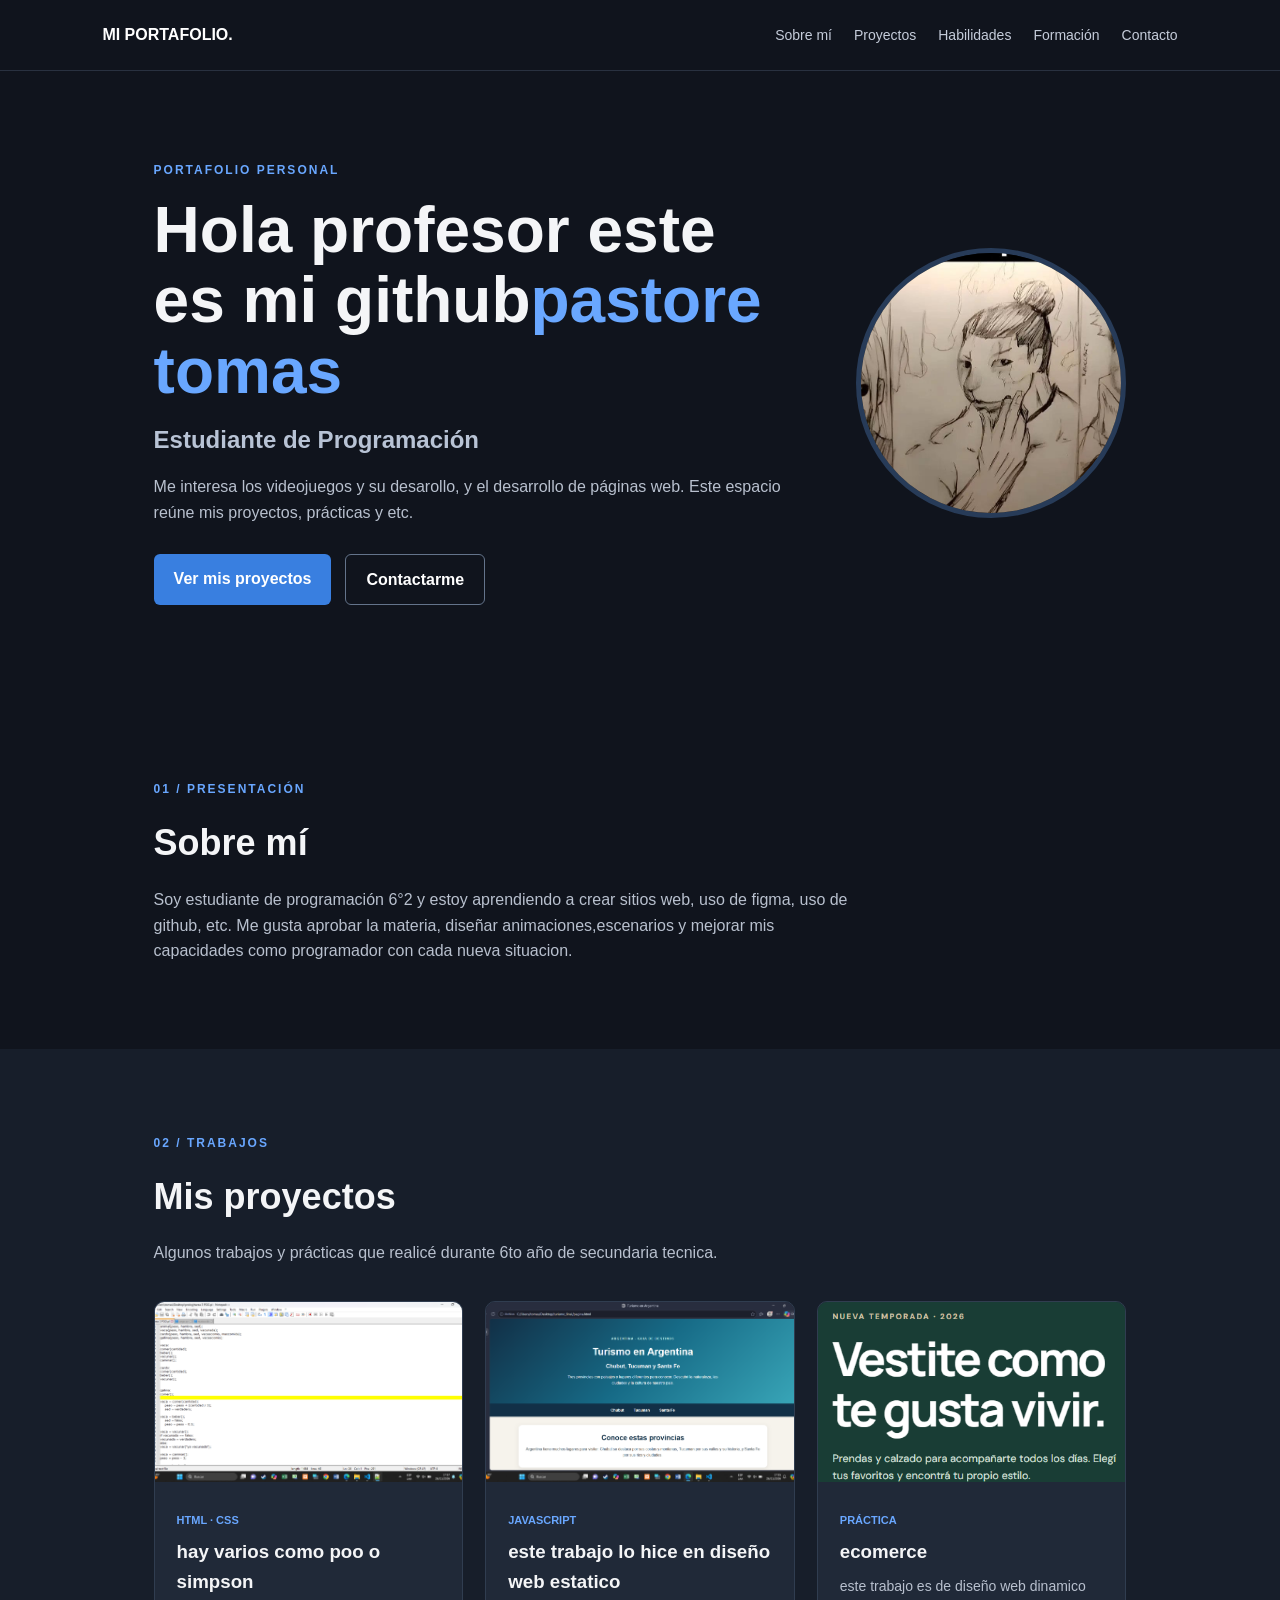
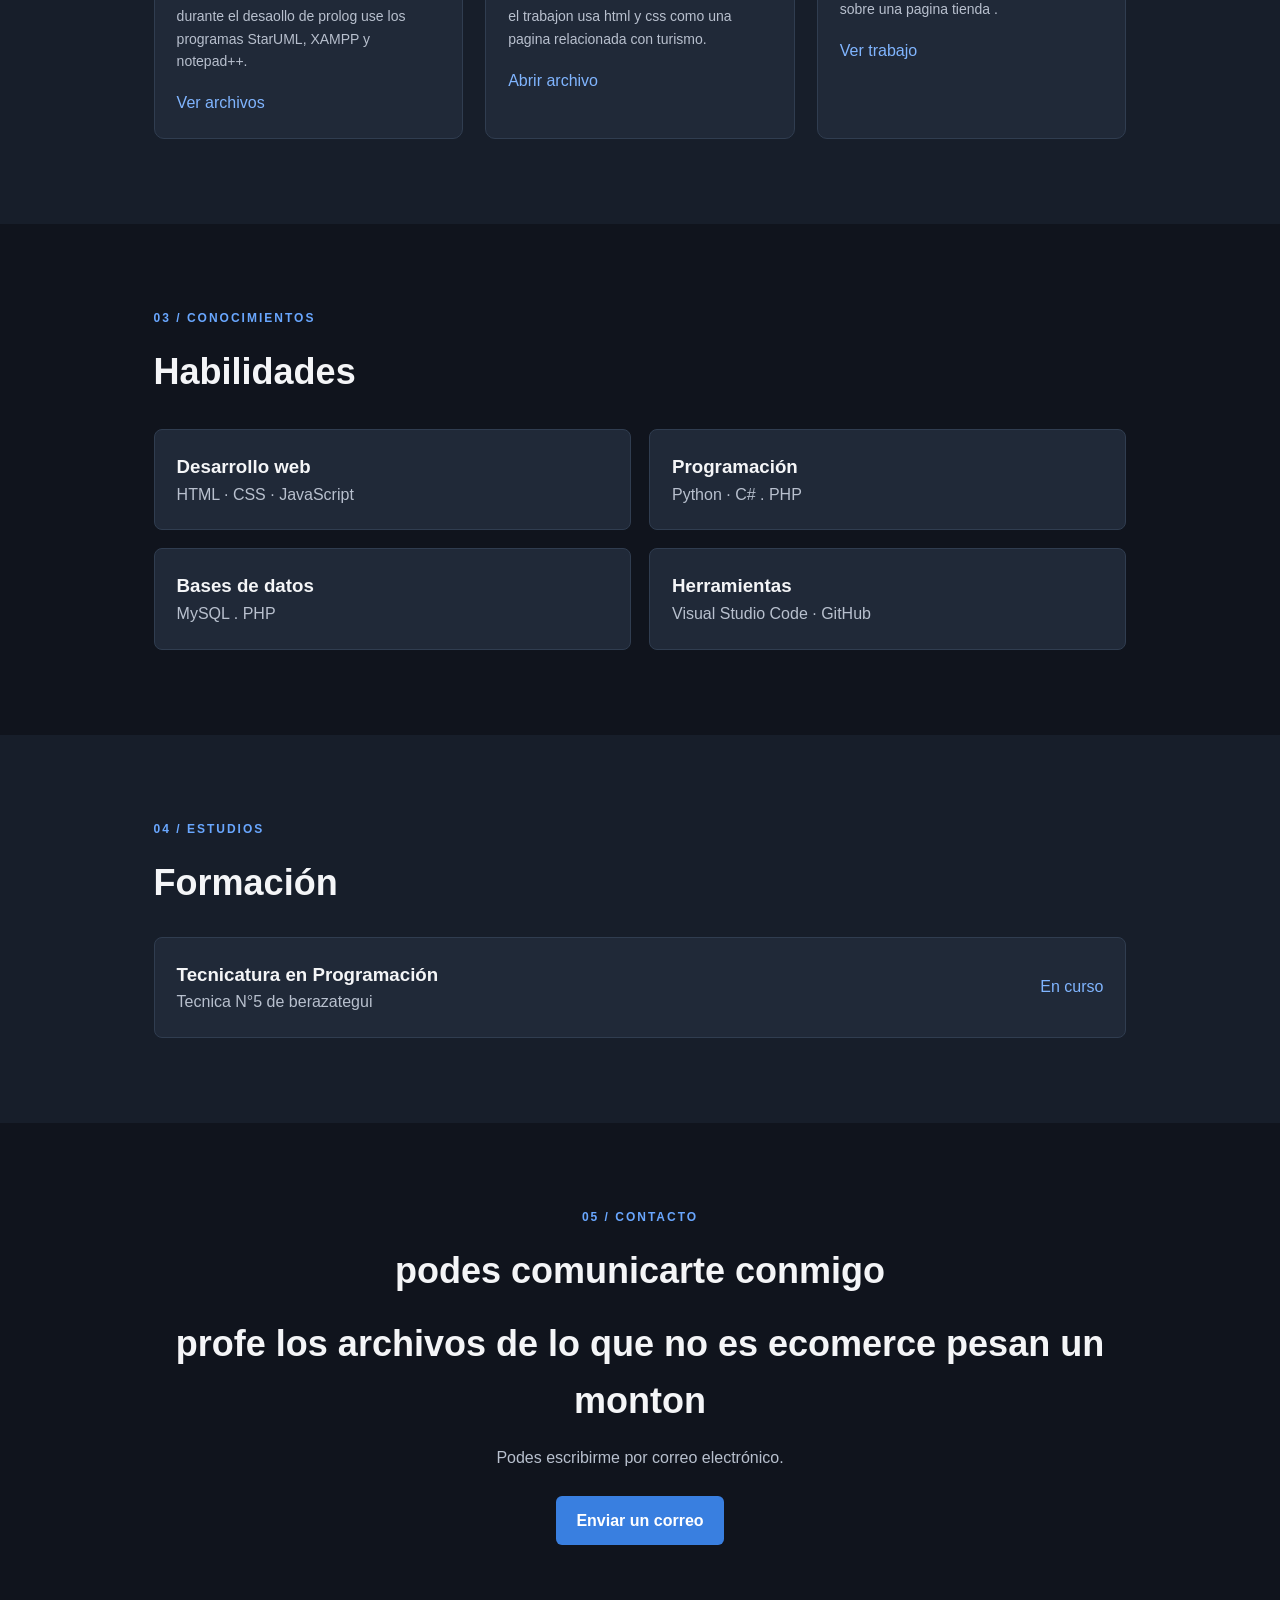
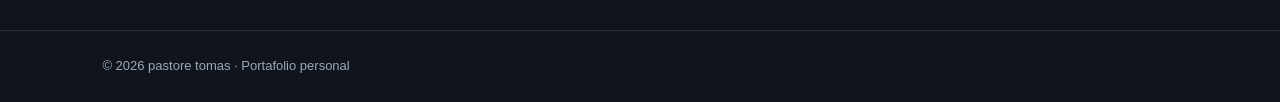
==== index.html @ b7a93361 "Add files via upload" ====
<!DOCTYPE html>
<html lang="es">
<head>
  <meta charset="UTF-8">
  <meta name="viewport" content="width=device-width, initial-scale=1.0">
  <title>Mi portafolio | pastore tomas</title>
  <link rel="stylesheet" href="style.css">
</head>
<body>
  <header class="encabezado" id="inicio">
    <a class="logo" href="#inicio">MI PORTAFOLIO<span>.</span></a>
    <nav>
      <a href="#sobre-mi">Sobre mí</a>
      <a href="#proyectos">Proyectos</a>
      <a href="#habilidades">Habilidades</a>
      <a href="#formacion">Formación</a>
      <a href="#contacto">Contacto</a>
    </nav>
  </header>

  <main>
    <section class="portada">
      <div class="portada-texto">
        <p class="etiqueta">PORTAFOLIO PERSONAL</p>
        <h1>Hola profesor este es mi github<span>pastore tomas</span></h1>
        <h2>Estudiante de Programación</h2>
        <p class="descripcion">Me interesa los videojuegos y su desarollo, y el desarrollo de páginas web. Este espacio reúne mis proyectos, prácticas y etc.</p>
        <div class="acciones">
          <a class="boton" href="#proyectos">Ver mis proyectos</a>
          <a class="boton boton-secundario" href="#contacto">Contactarme</a>
        </div>
      </div>
      <div class="foto-contenedor">
        <img src="./fotoperfil.jpeg" alt="Foto de perfil" width="200">
      </div>
    </section>

    <section class="seccion" id="sobre-mi">
      <p class="etiqueta">01 / PRESENTACIÓN</p>
      <h2>Sobre mí</h2>
      <p class="texto-seccion">Soy estudiante de programación 6°2 y estoy aprendiendo a crear sitios web, uso de figma, uso de github, etc. Me gusta aprobar la materia, diseñar animaciones,escenarios y mejorar mis capacidades como programador con cada nueva situacion.</p>
    </section>

    <section class="seccion fondo" id="proyectos">
      <p class="etiqueta">02 / TRABAJOS</p>
      <h2>Mis proyectos</h2>
      <p class="texto-seccion">Algunos trabajos y prácticas que realicé durante 6to año de secundaria tecnica.</p>
      <div class="tarjetas">
        <article class="tarjeta">
          <img src="prolog.png" alt="Vista previa del proyecto 1">
          <div class="tarjeta-contenido">
            <p class="categoria">HTML · CSS</p>
            <h3>hay varios como poo o simpson</h3>
            <p>durante el desaollo de prolog use los programas StarUML, XAMPP y notepad++.</p>
            <a href="prolog.zip" target="_blank">Ver archivos </a>
          </div>
        </article>
        <article class="tarjeta">
          <img src="turismo.png" alt="Vista previa del proyecto 2">
          <div class="tarjeta-contenido">
            <p class="categoria">JAVASCRIPT</p>
            <h3>este trabajo lo hice en diseño web estatico</h3>
            <p>el trabajon usa html y css como una pagina relacionada con turismo.</p>
            <a href="turismo_final.zip" target="_blank">Abrir archivo </a>
          </div>
        </article>
        <article class="tarjeta">
          <img src="ecomerce.png" alt="Vista previa del proyecto 3">
          <div class="tarjeta-contenido">
            <p class="categoria">PRÁCTICA</p>
            <h3>ecomerce</h3>
            <p>este trabajo es de diseño web dinamico sobre una pagina tienda .</p>
            <a href="ecomerce.zip" target="_blank">Ver trabajo</a>
          </div>
        </article>
      </div>
    </section>

    <section class="seccion" id="habilidades">
      <p class="etiqueta">03 / CONOCIMIENTOS</p>
      <h2>Habilidades</h2>
      <div class="habilidades">
        <div><h3>Desarrollo web</h3><p>HTML · CSS · JavaScript</p></div>
        <div><h3>Programación</h3><p>Python · C# . PHP</p></div>
        <div><h3>Bases de datos</h3><p>MySQL . PHP</p></div>
        <div><h3>Herramientas</h3><p>Visual Studio Code · GitHub</p></div>
      </div>
    </section>

    <section class="seccion fondo" id="formacion">
      <p class="etiqueta">04 / ESTUDIOS</p>
      <h2>Formación</h2>
      <div class="formacion-item">
        <div><h3>Tecnicatura en Programación</h3><p>Tecnica N°5 de berazategui</p></div>
        <span>En curso</span>
      </div>
    </section>

    <section class="seccion contacto" id="contacto">
      <p class="etiqueta">05 / CONTACTO</p>
      <h2>podes comunicarte conmigo</h2>
      <h2>profe los archivos de lo que no es ecomerce pesan un monton </h2>
      <p class="texto-seccion">Podes escribirme por correo electrónico.</p>
      <a class="boton" href="mailto:piccionetomas3@gmail.com">Enviar un correo</a>
    </section>
  </main>

  <footer>
    <p>© 2026 pastore tomas · Portafolio personal</p>
  </footer>
</body>
</html>
---- style.css ----
* {
    margin: 0;
    padding: 0;
    box-sizing: border-box;
}

body {
    font-family: Arial, sans-serif;
    background: #10141d;
    color: #f4f5f7;
    line-height: 1.6;
}

/* ENCABEZADO */
.encabezado {
    background: #10141d;
    padding: 22px 8%;
    display: flex;
    justify-content: space-between;
    align-items: center;
    border-bottom: 1px solid #293140;
    position: sticky;
    top: 0;
    z-index: 10;
}

.logo, nav a, footer a {
    color: white;
    text-decoration: none;
}

.logo {
    font-weight: bold;
}

nav {
    display: flex;
    gap: 22px;
    flex-wrap: wrap;
}

nav a, footer a {
    color: #c5ccda;
    font-size: 14px;
}

nav a:hover, footer a:hover {
    color: #69a7ff;
}

/* PORTADA */
.portada {
    min-height: 590px;
    padding: 90px 12%;
    display: flex;
    justify-content: space-between;
    align-items: center;
    gap: 55px;
}

.portada-texto {
    max-width: 650px;
}

.etiqueta, .categoria {
    color: #69a7ff;
    font-weight: bold;
}

.etiqueta {
    font-size: 12px;
    letter-spacing: 2px;
    margin-bottom: 15px;
}

h1 {
    font-size: clamp(38px, 6vw, 64px);
    line-height: 1.1;
}

.portada h1 span {
    color: #69a7ff;
}

.portada h2 {
    color: #b8c3d5;
    margin: 15px 0;
}

.descripcion, .texto-seccion {
    color: #b8c0ce;
    max-width: 700px;
}

/* BOTONES */
.acciones {
    display: flex;
    gap: 14px;
    flex-wrap: wrap;
    margin-top: 28px;
}

.boton {
    display: inline-block;
    padding: 12px 20px;
    background: #397fe0;
    color: white;
    text-decoration: none;
    border-radius: 6px;
    font-weight: bold;
}

.boton:hover {
    background: #5595f0;
}

.boton-secundario {
    background: transparent;
    border: 1px solid #64748b;
}

/* FOTO */
.foto-contenedor {
    width: 270px;
    height: 270px;
    flex-shrink: 0;
    border: 5px solid #273b58;
    border-radius: 50%;
    overflow: hidden;
}

.foto-contenedor img {
    width: 100%;
    height: 100%;
    object-fit: cover;
}

/* SECCIONES */
.seccion {
    padding: 85px 12%;
    scroll-margin-top: 100px;
}

.seccion h2 {
    font-size: 36px;
    margin-bottom: 15px;
}

.fondo {
    background: #171e2a;
}

/* PROYECTOS */
.tarjetas {
    display: grid;
    grid-template-columns: repeat(3, 1fr);
    gap: 22px;
    margin-top: 35px;
}

.tarjeta {
    background: #202938;
    border: 1px solid #303d50;
    border-radius: 10px;
    overflow: hidden;
}

.tarjeta img {
    width: 100%;
    height: 180px;
    object-fit: cover;
}

.tarjeta-contenido {
    padding: 22px;
}

.categoria {
    font-size: 11px;
}

.tarjeta h3 {
    margin: 8px 0;
}

.tarjeta p:not(.categoria) {
    color: #b8c0ce;
    font-size: 14px;
}

.tarjeta a {
    display: inline-block;
    color: #80b5ff;
    margin-top: 18px;
    text-decoration: none;
}

/* HABILIDADES Y FORMACION */
.habilidades {
    display: grid;
    grid-template-columns: repeat(2, 1fr);
    gap: 18px;
    margin-top: 28px;
}

.habilidades div, .formacion-item {
    background: #202938;
    border: 1px solid #303d50;
    border-radius: 8px;
    padding: 22px;
}

.habilidades p, .formacion-item p {
    color: #b8c0ce;
}

.formacion-item {
    display: flex;
    justify-content: space-between;
    align-items: center;
    margin-top: 25px;
}

.formacion-item span {
    color: #80b5ff;
}

/* CONTACTO */
.contacto {
    text-align: center;
}

.contacto .texto-seccion {
    margin: 0 auto 25px;
}

/* PIE DE PAGINA */
footer {
    padding: 25px 8%;
    display: flex;
    justify-content: space-between;
    border-top: 1px solid #293140;
    color: #9da8b8;
    font-size: 13px;
}

/* ADAPTACION A CELULARES */
@media (max-width: 800px) {
    .encabezado {
        flex-direction: column;
    }

    .portada {
        flex-direction: column-reverse;
        text-align: center;
        padding: 65px 8%;
    }

    .acciones {
        justify-content: center;
    }

    .foto-contenedor {
        width: 210px;
        height: 210px;
    }

    .seccion {
        padding: 65px 8%;
    }

    .tarjetas {
        grid-template-columns: repeat(2, 1fr);
    }
}

@media (max-width: 540px) {
    .tarjetas, .habilidades {
        grid-template-columns: 1fr;
    }

    .formacion-item, footer {
        flex-direction: column;
        align-items: flex-start;
    }

    .seccion h2 {
        font-size: 30px;
    }
}
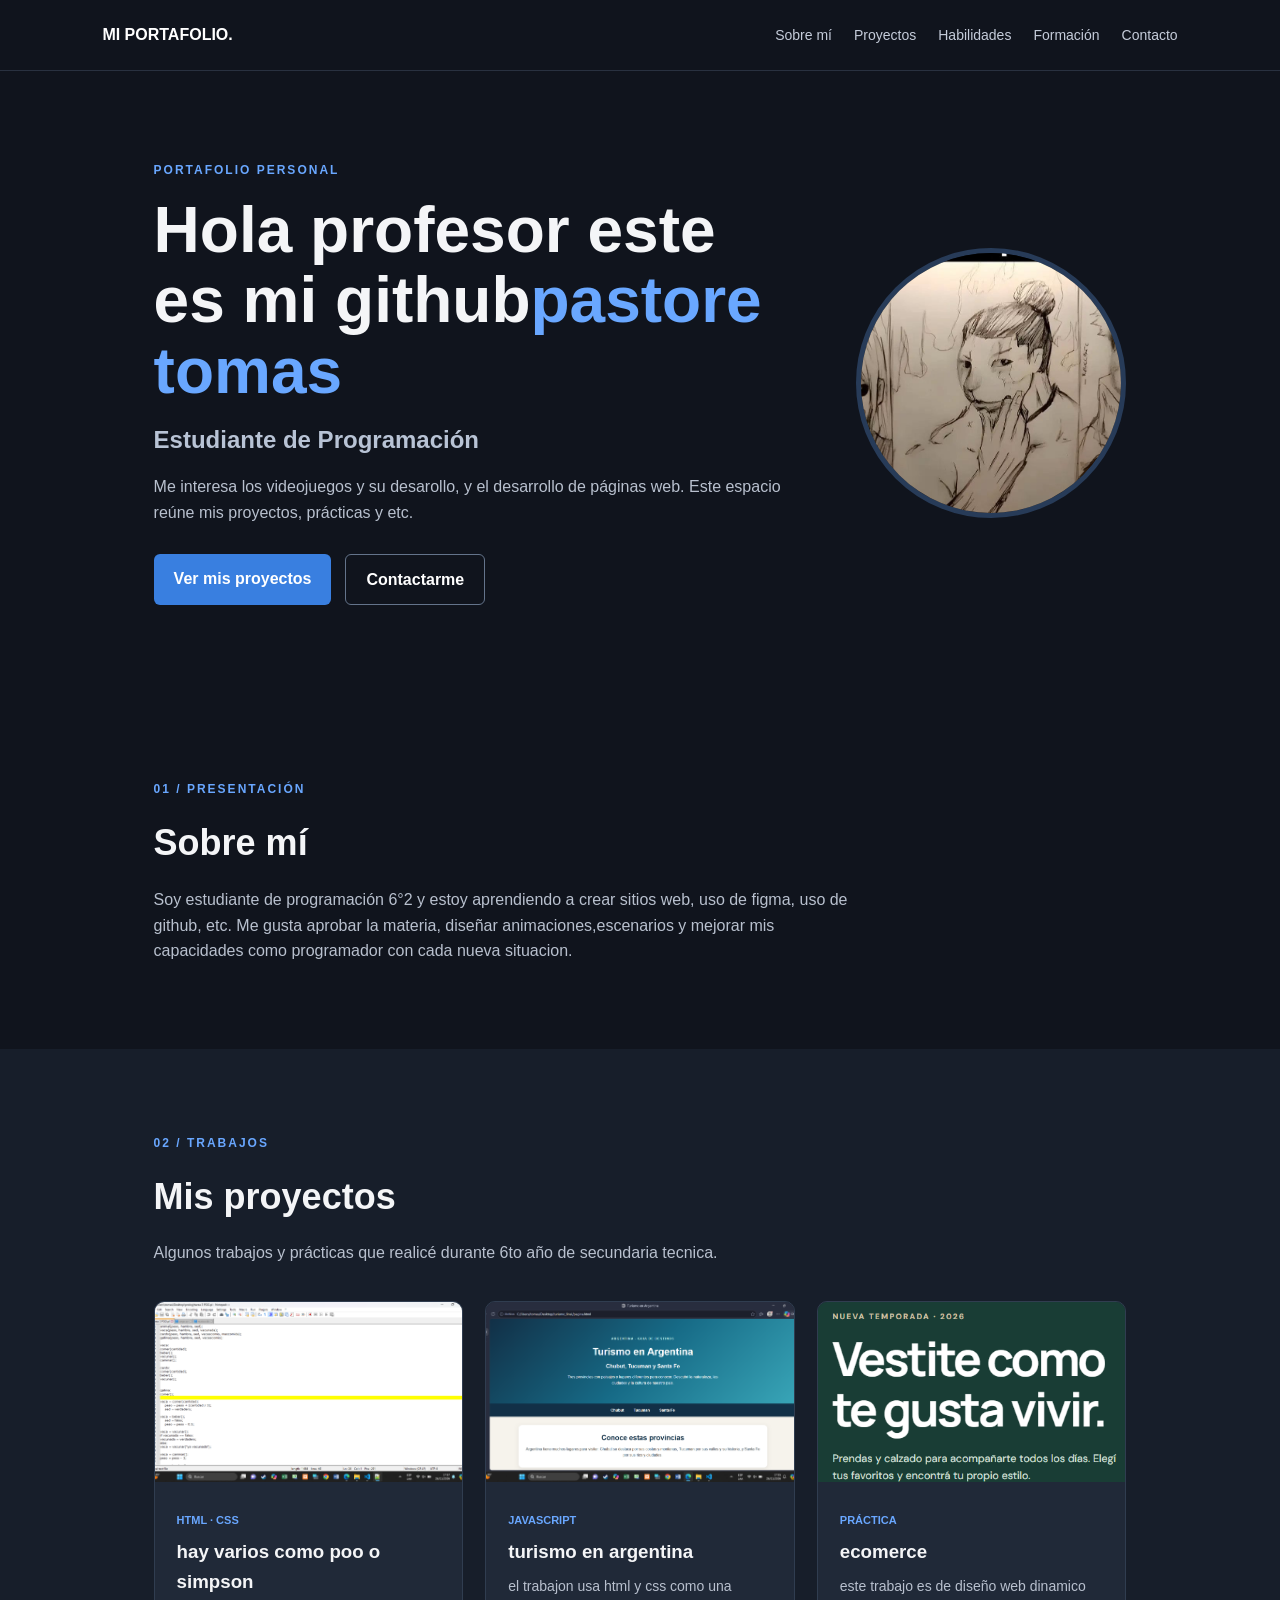
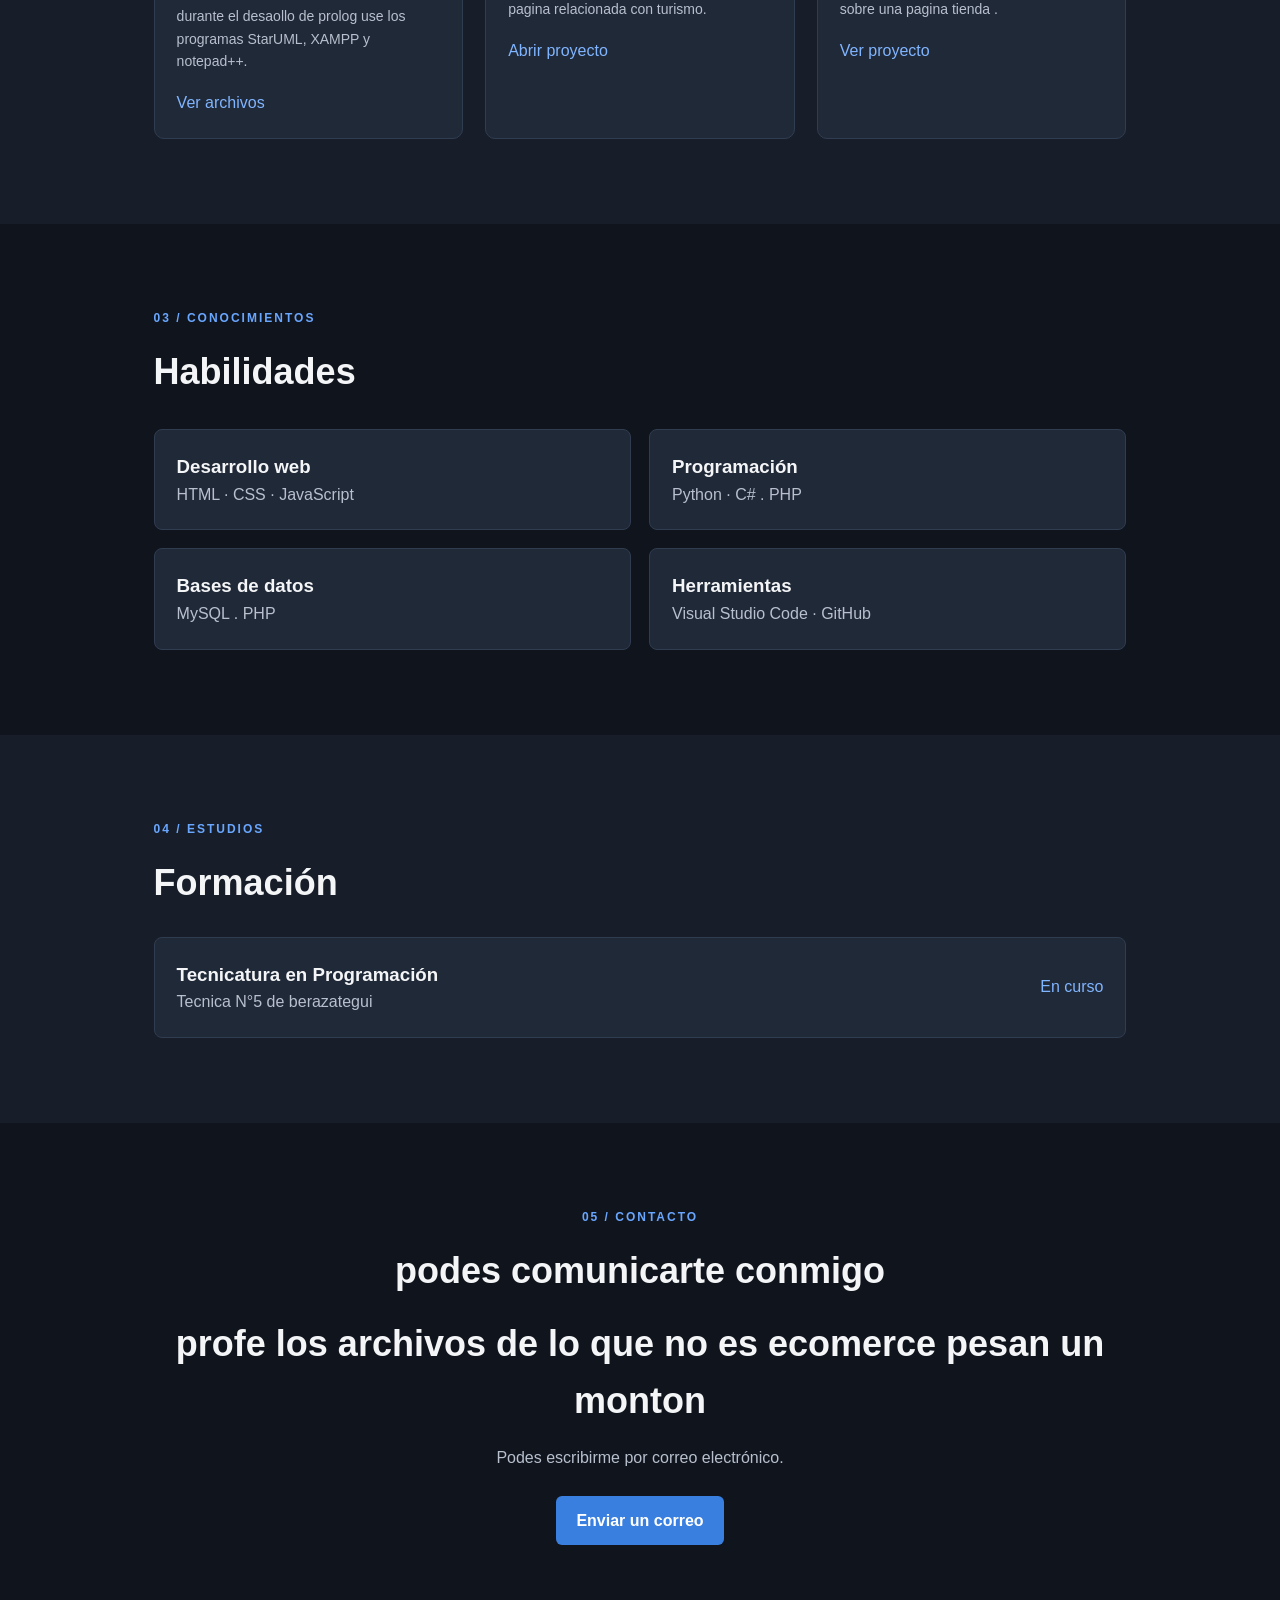
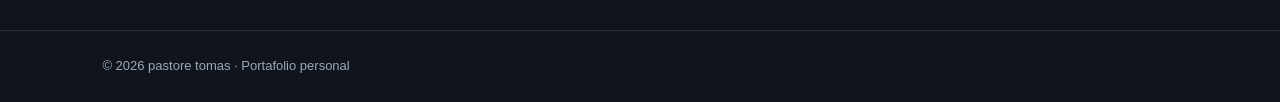
==== commit 5080fdb7: "Update project links and descriptions in index.html" ====
--- a/index.html
+++ b/index.html
@@ -59,9 +59,9 @@
           <img src="turismo.png" alt="Vista previa del proyecto 2">
           <div class="tarjeta-contenido">
             <p class="categoria">JAVASCRIPT</p>
-            <h3>este trabajo lo hice en diseño web estatico</h3>
+            <h3>turismo en argentina</h3>
             <p>el trabajon usa html y css como una pagina relacionada con turismo.</p>
-            <a href="turismo_final.zip" target="_blank">Abrir archivo </a>
+            <a href="https://piccionetomas3-hue.github.io/coronel/turismo_final/turismo_final/" target="_blank">Abrir proyecto</a>
           </div>
         </article>
         <article class="tarjeta">
@@ -70,7 +70,7 @@
             <p class="categoria">PRÁCTICA</p>
             <h3>ecomerce</h3>
             <p>este trabajo es de diseño web dinamico sobre una pagina tienda .</p>
-            <a href="ecomerce.zip" target="_blank">Ver trabajo</a>
+            <a href="https://piccionetomas3-hue.github.io/coronel/ecomerce/ecomerce/" target="_blank">Ver proyecto</a>
           </div>
         </article>
       </div>
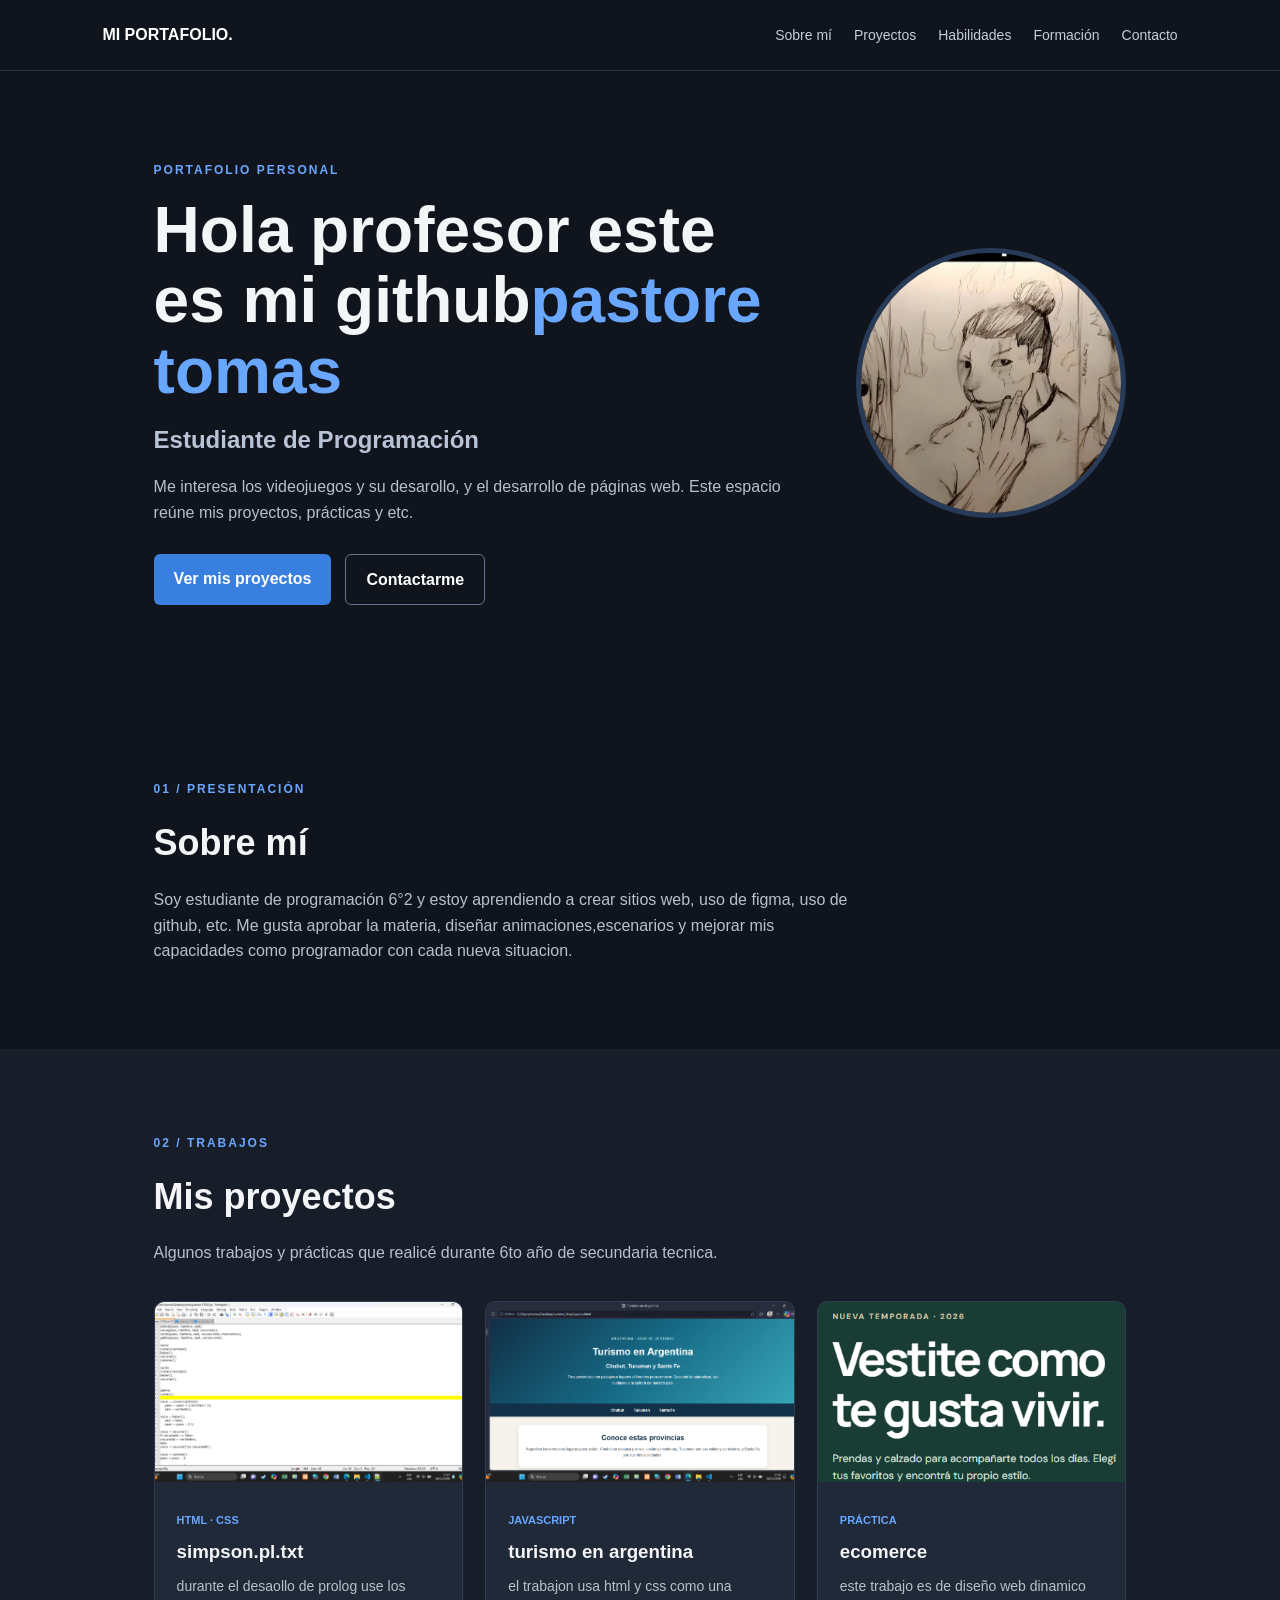
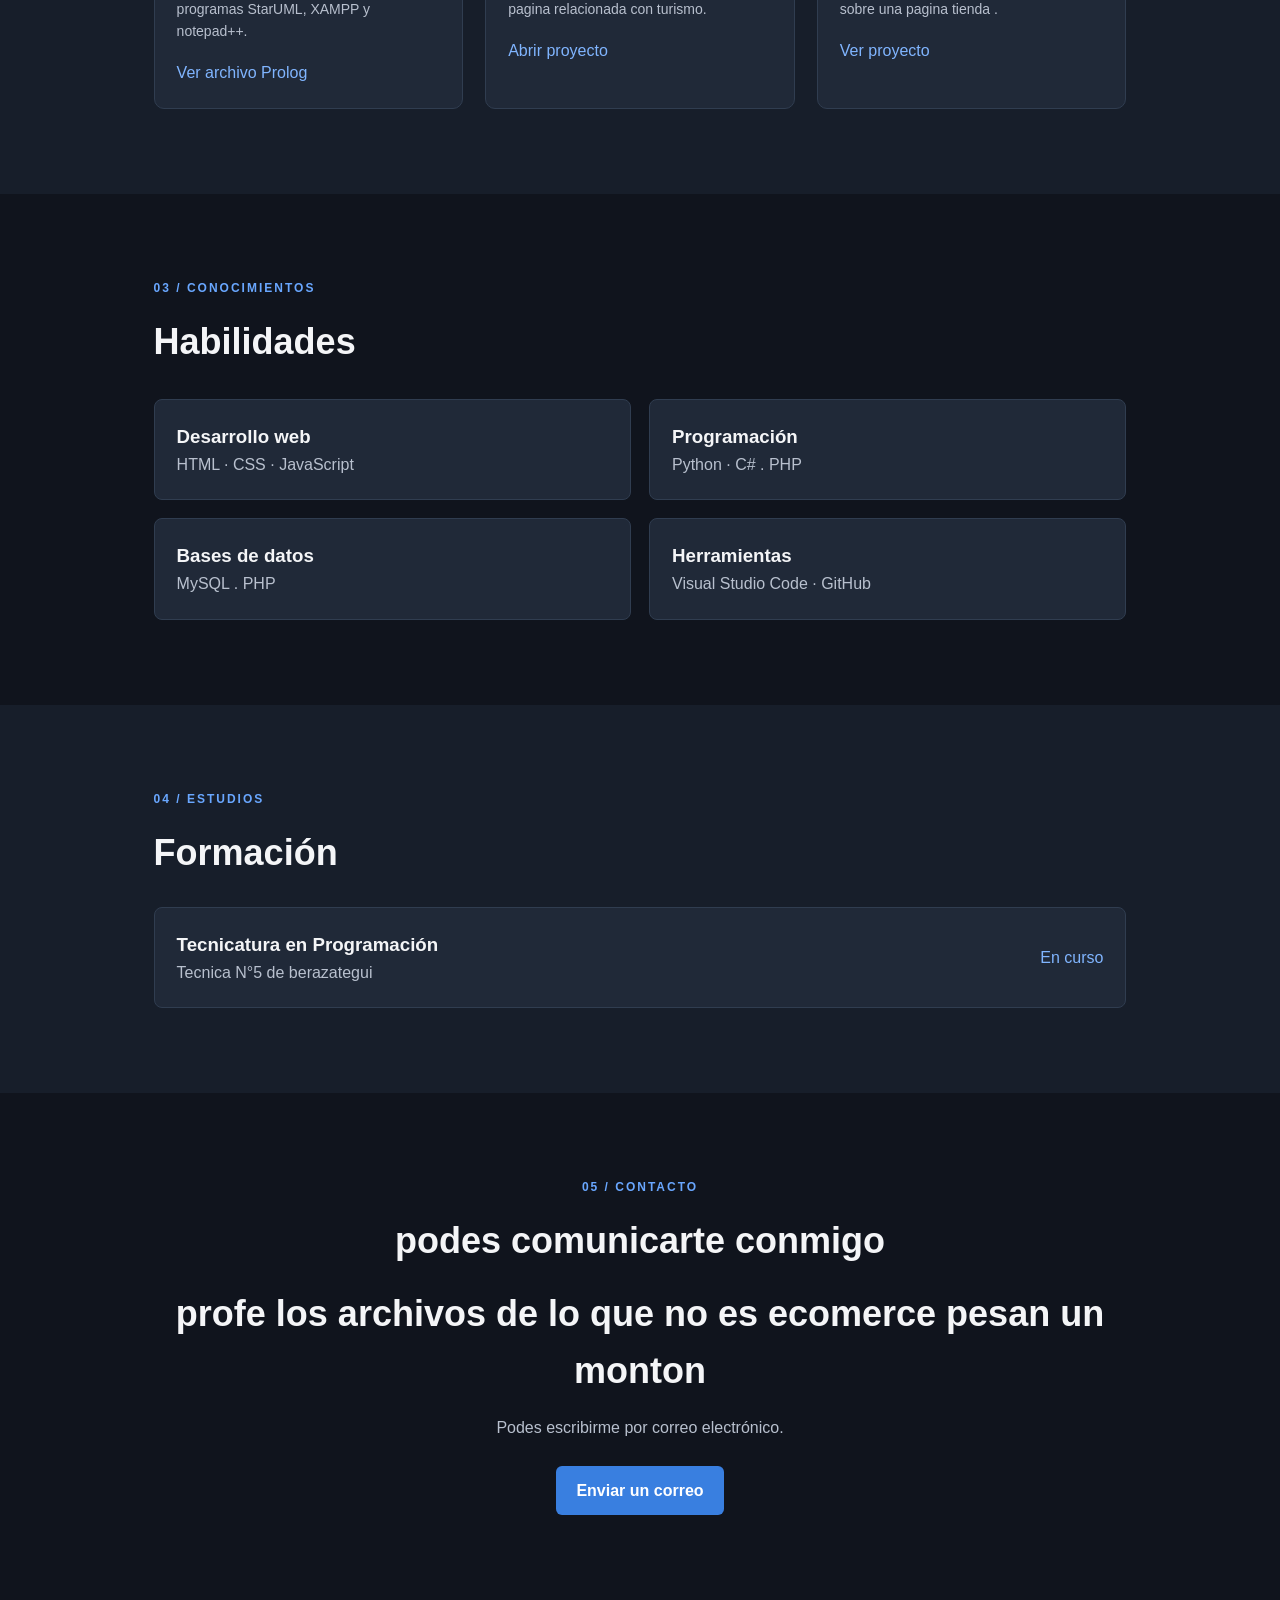
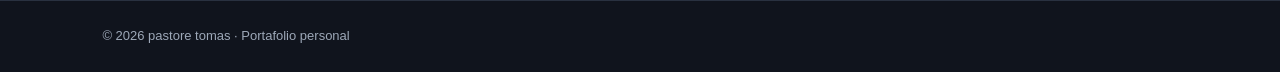
==== commit 6240cb1b: "Update project description and link in index.html" ====
--- a/index.html
+++ b/index.html
@@ -50,9 +50,9 @@
           <img src="prolog.png" alt="Vista previa del proyecto 1">
           <div class="tarjeta-contenido">
             <p class="categoria">HTML · CSS</p>
-            <h3>hay varios como poo o simpson</h3>
+            <h3>simpson.pl.txt</h3>
             <p>durante el desaollo de prolog use los programas StarUML, XAMPP y notepad++.</p>
-            <a href="prolog.zip" target="_blank">Ver archivos </a>
+            <a href="https://piccionetomas3-hue.github.io/coronel/nueva%20carpeta%20(3)/simpson.pl.txt" target="_blank">Ver archivo Prolog</a>
           </div>
         </article>
         <article class="tarjeta">
@@ -61,7 +61,7 @@
             <p class="categoria">JAVASCRIPT</p>
             <h3>turismo en argentina</h3>
             <p>el trabajon usa html y css como una pagina relacionada con turismo.</p>
-            <a href="https://piccionetomas3-hue.github.io/coronel/turismo_final/turismo_final/" target="_blank">Abrir proyecto</a>
+            <a href="https://piccionetomas3-hue.github.io/coronel/turismo_final/turismo_final/pagina.html" target="_blank">Abrir proyecto</a>
           </div>
         </article>
         <article class="tarjeta">
